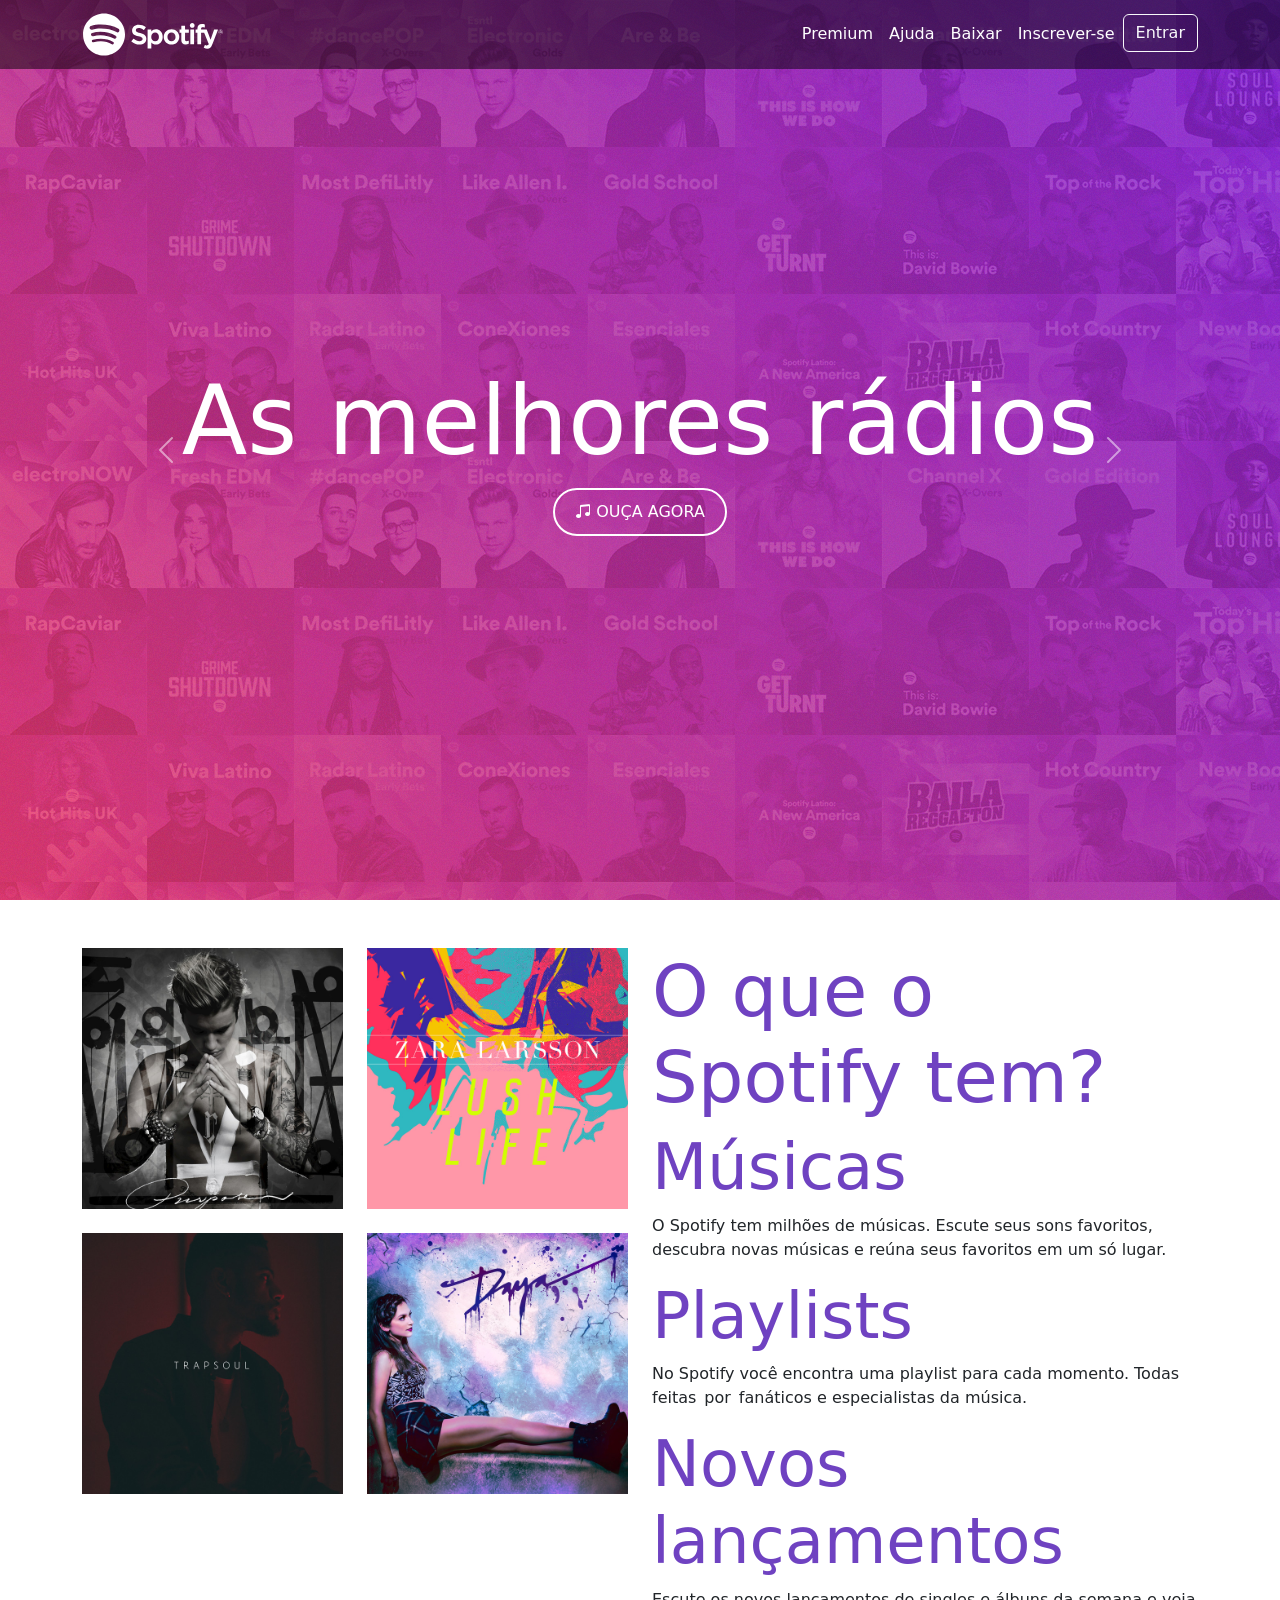
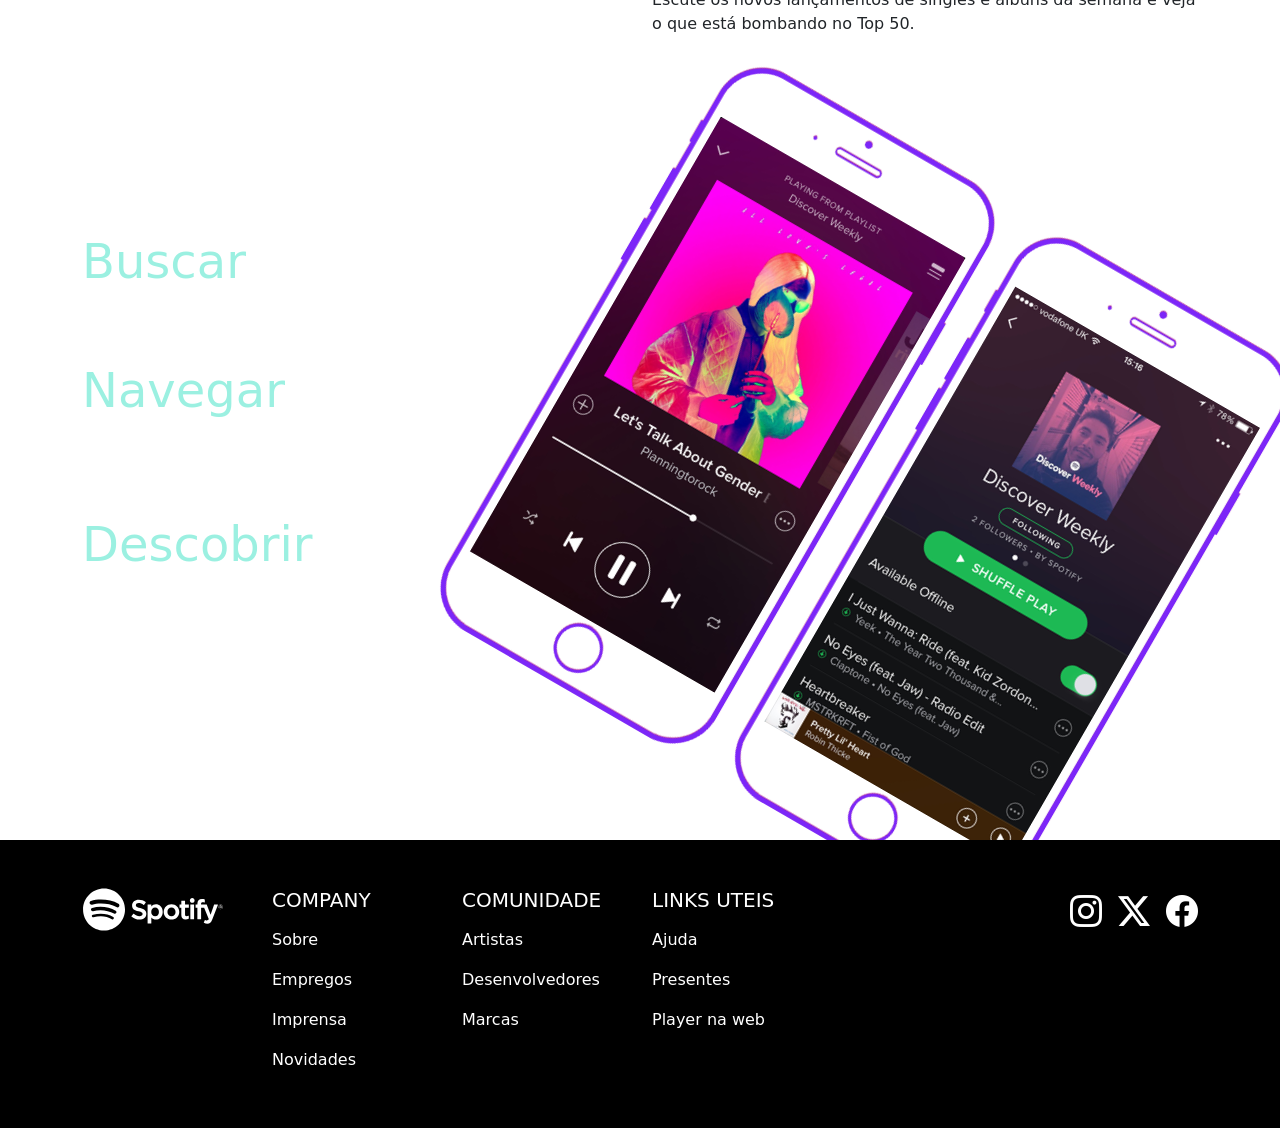
==== index.html @ abe7eef8 "Adiciona arquivos iniciais do Projeto Spotify" ====
<!DOCTYPE html>
<html lang="pt-br">

<head>
  <meta charset="UTF-8">
  <meta name="viewport" content="width=device-width, initial-scale=1.0">
  <title>Músicas para todos - Spotify</title>
  <link rel="shortcut icon" href="imagens/favicon.png" type="image/x-icon">
  <link href="css/bootstrap.min.css" rel="stylesheet">
  <link href="css/estilo.css" rel="stylesheet">
  <link rel="stylesheet" href="https://cdn.jsdelivr.net/npm/bootstrap-icons@1.13.1/font/bootstrap-icons.min.css">

</head>

<body>

  <header>
    <nav class="navbar navbar-expand-lg navbar-dark bg-black fixed-top bg-opacity-50 navbar-custom">
      <div class="container">

        <!-- Logo -->
        <a class="navbar-brand" href="#">
          <img src="imagens/spotify.svg" width="142" alt="">
        </a>

        <!-- Menu hambuguer -->
        <button class="navbar-toggler border-white" data-bs-toggle="collapse" data-bs-target="#navegacao">
          <span class="navbar-toggler-icon"></span>
        </button>

        <!-- navegação -->
        <div class="collapse navbar-collapse justify-content-end" id="navegacao">
          <ul class="navbar-nav">

            <li class="nav-item">
              <a class="nav-link" href="">Premium</a>
            </li>

            <li class="nav-item">
              <a class="nav-link" href="">Ajuda</a>
            </li>

            <li class="nav-item">
              <a class="nav-link" href="">Baixar</a>
            </li>

            <li class="nav-item">
              <a class="nav-link" href="">Inscrever-se</a>
            </li>

            <li class="nav-item">
              <a class="btn btn-outline-light" href="">Entrar</a>
            </li>

          </ul>
        </div>

      </div>
    </nav>
  </header><!--/fim navegação -->

  <section class="vh-100 d-flex align-items-center text-center">
    <div class="container">
      <div class="row">
        <div class="col-lg-12">
          <div id="carousel-home" class="carousel slide">
            <div class="carousel-inner">
              <div class="carousel-item">
                <h1 class="text-white destaque">Música para todos</h1>
                <a href="#" class="btn btn-custom btn-roxo mb-2 mb-sm-0">Aproveite o Spotify Free</a>
                <a href="#" class="btn btn-custom btn-branco">Obter o Spotify Premium</a>
              </div><!--/fim item 0 -->
              <div class="carousel-item active">
                <h1 class="text-white destaque">As melhores rádios</h1>
                <a href="#" class="btn btn-custom btn-branco">
                  <i class="bi bi-music-note-beamed"></i>
                  Ouça agora
                </a>
              </div><!--/fim item 1 -->
            </div><!--/Fim conteúdo carousel-->
            <!-- Controladores (setas) -->
            <button class="carousel-control-prev" type="button" data-bs-slide="prev" data-bs-target="#carousel-home">
              <span class="carousel-control-prev-icon"></span>
            </button>

            <button class="carousel-control-next" type="button" data-bs-slide="next" data-bs-target="#carousel-home">
              <span class="carousel-control-next-icon"></span>
            </button>

          </div><!--/fim Carousel -->
        </div>
      </div>
    </div>
  </section><!--/Fim Capa -->

  <section id="servicos" class="bg-white py-5">
    <div class="container">
      <div class="row">
        <div class="col-lg-6">
          <div class="row mb-4">
            <div class="col-lg-6">
              <img src="imagens/img1.jpg" class="img-fluid" alt="">
            </div>
            <div class="col-lg-6">
              <img src="imagens/img2.jpg" class="img-fluid" alt="">
            </div>
          </div>
          <div class="row">
            <div class="col-lg-6">
              <img src="imagens/img3.jpg" class="img-fluid" alt="">
            </div>
            <div class="col-lg-6">
              <img src="imagens/img4.jpg" class="img-fluid" alt="">
            </div>
          </div>
        </div><!--/Fim imagens-->
        <div class="col-lg-6">
          <h2 class="display-2">O que o Spotify tem?</h2>
          <h3 class="display-3">Músicas</h3>
          <p>O Spotify tem milhões de músicas. Escute seus sons favoritos, descubra novas músicas e reúna seus favoritos
            em um só lugar.</p>
          <h3 class="display-3">Playlists</h3>
          <p>No Spotify você encontra uma playlist para cada momento. Todas feitas por fanáticos e especialistas da
            música.</p>
          <h3 class="display-3">Novos lançamentos</h3>
          <p>Escute os novos lançamentos de singles e álbuns da semana e veja o que está bombando no Top 50.</p>
        </div><!--/Fim textos-->
      </div>
    </div>
  </section><!--/Fim Serviços -->


  <section id="recursos" class="py-5">
    <div class="container">
      <div class="row">

        <div class="col-lg-4">
          <h2 class="display-3">Fácil</h2>
          <h5 class="display-5">Buscar</h5>
          <p>Já sabe o que quer escutar? É só procurar e apertar o play.</p>
          <h5 class="display-5">Navegar</h5>
          <p>Veja os novos lançamentos, o que está bombando nas paradas e as melhores playlists para o seu momento.</p>
          <h5 class="display-5">Descobrir</h5>
          <p>Curta músicas novas toda segunda-feira com uma playlist personalizada pra você. Ou relaxe e curta uma das
            rádios.</p>
        </div><!--/Fim textos-->

        <div class="col-lg-8">
          <div class="row rotacionar">
            <div class="col-lg-6">
              <img src="imagens/iphone1.png" class="img-fluid" alt="">
            </div>
            <div class="col-lg-6">
              <img src="imagens/iphone2.png" class="img-fluid" alt="">
            </div>
          </div>

        </div><!--/Fim imagens-->
      </div>
    </div>
  </section><!--/Fim Recursos -->

  <footer class="bg-black py-5 position-relative">
    <div class="container">
      <div class="row">
        <div class="col-md-2">
          <a href="#">
            <img src="imagens/spotify.svg" width="142" alt="">
          </a>
        </div>
        <div class="col-md-2">
          <h5 class="text-uppercase text-white">company</h5>
          <ul class="navbar-nav navbar-dark navbar-custom">
            <li class="nav-item"><a class="nav-link" href="">Sobre</a></li>
            <li class="nav-item"><a class="nav-link" href="">Empregos</a></li>
            <li class="nav-item"><a class="nav-link" href="">Imprensa</a></li>
            <li class="nav-item"><a class="nav-link" href="">Novidades</a></li>
          </ul>
        </div>
        <div class="col-md-2">
          <h5 class="text-uppercase text-white">comunidade</h5>
          <ul class="navbar-nav navbar-dark navbar-custom">
            <li class="nav-item"><a class="nav-link" href="">Artistas</a></li>
            <li class="nav-item"><a class="nav-link" href="">Desenvolvedores</a></li>
            <li class="nav-item"><a class="nav-link" href="">Marcas</a></li>
          </ul>
        </div>
        <div class="col-md-2">
          <h5 class="text-uppercase text-white">links uteis</h5>
          <ul class="navbar-nav navbar-dark navbar-custom">
            <li class="nav-item"><a class="nav-link" href="">Ajuda</a></li>
            <li class="nav-item"><a class="nav-link" href="">Presentes</a></li>
            <li class="nav-item"><a class="nav-link" href="">Player na web</a></li>
          </ul>
        </div>
        <div class="col-md-4">
          <div class="d-flex justify-content-end gap-3">
            <a href="" class="text-white">
              <i class="bi bi-instagram fs-2"></i>
            </a>
            <a href="" class="text-white">
              <i class="bi bi-twitter-x fs-2"></i>
            </a>
            <a href="" class="text-white">
              <i class="bi bi-facebook fs-2"></i>
            </a>
          </div>
        </div>
      </div>
    </div>
  </footer><!--/Fim rodapé -->

  <script src="js/bootstrap.bundle.min.js"></script>
</body>

</html>
---- css/estilo.css ----
/*
* 
* @author Jamilton Damasceno
*/
body {
    background: url(../imagens/capa.png),
        url(../imagens/ruido.png),
        linear-gradient(50deg, #ff4169, #7c26f8);
    background-attachment: fixed;
}

.navbar-custom .nav-link {
    color: white;
}

.navbar-custom .nav-link:hover {
    color: #8bf0e1;
}

.rotacionar {
    transform: rotate(30deg);
    padding-left: 80px;
}

/* Tipografia */
.btn-custom {
    color: white;
    border-radius: 50px;
    text-transform: uppercase;
    padding: 10px 20px;
}

.btn-roxo {
    background-color: #7c25f8;
}

.btn-roxo:hover {
    background-color: #6707e3;
    color: white;
}

.btn-branco {
    border: 2px solid white;
}

.btn-branco:hover {
    background-color: white;
    color: black;
}

h1.destaque {
    font-size: clamp(2rem, 10vw, 6rem);
}

#servicos h2,
h3 {
    color: #6f42c1;
}

#recursos {
    color: white;
}

#recursos h5 {
    color: #9bf0e1;
}
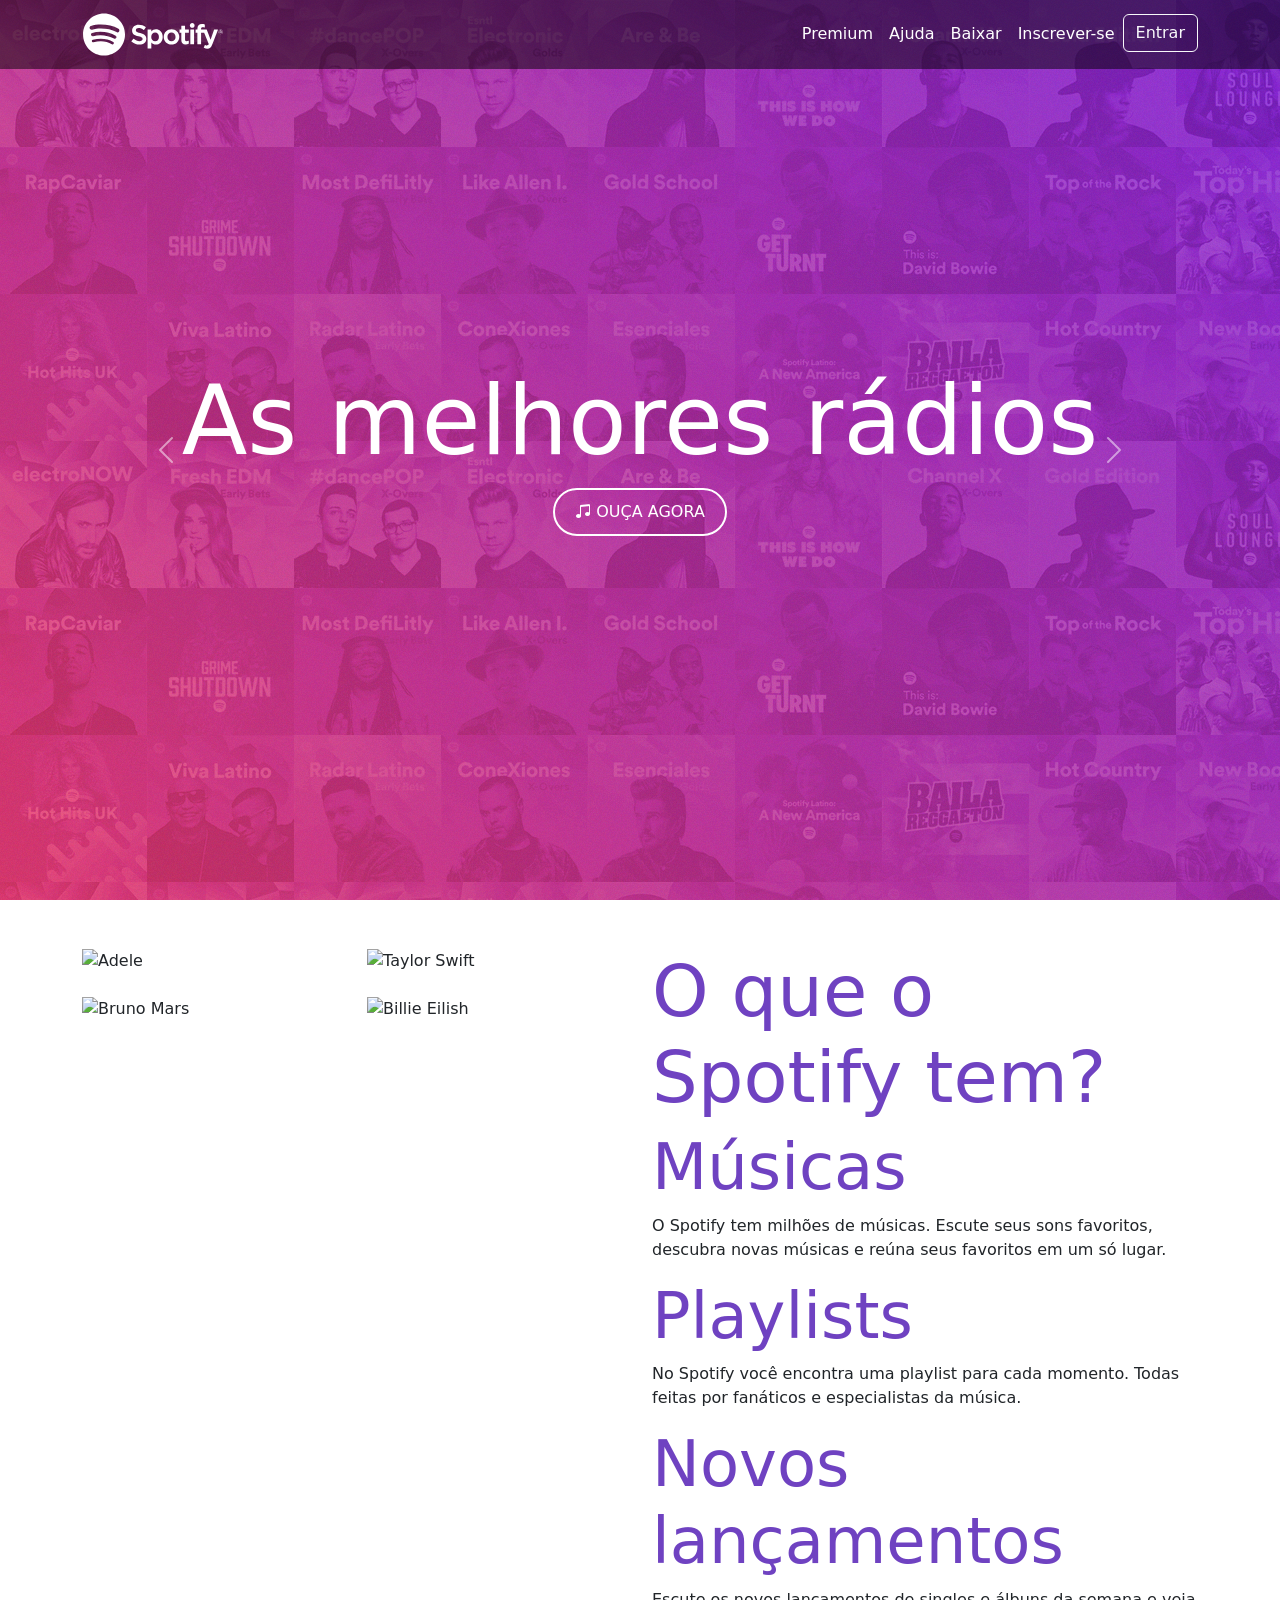
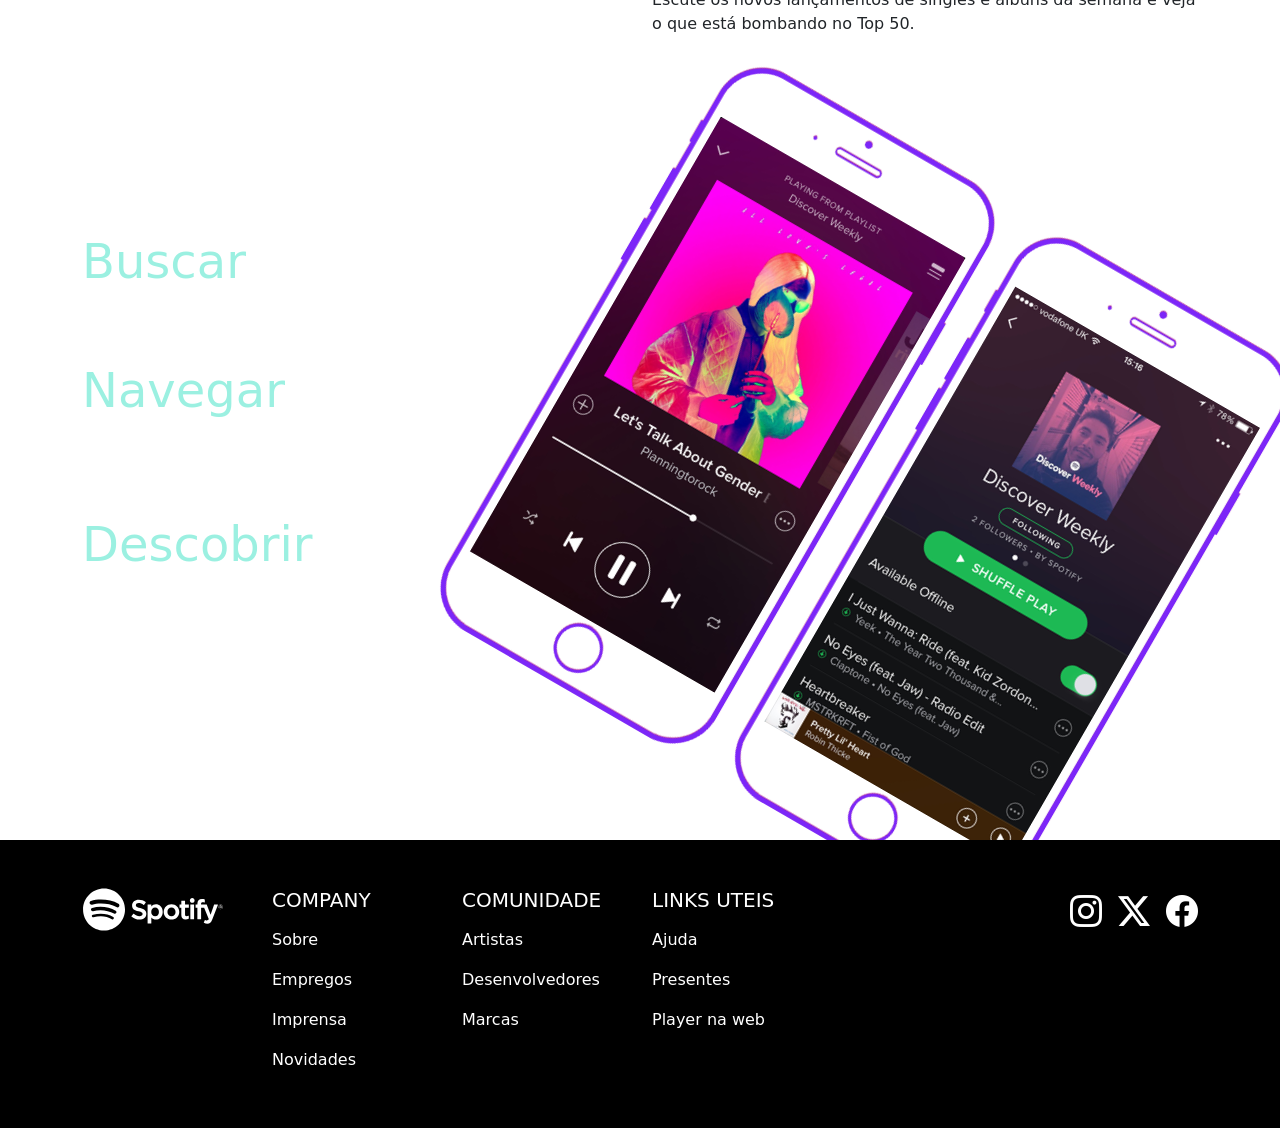
==== commit 42aa6712: "feat: adiciona efeitos de opacidade e legenda nas imagens" ====
--- a/index.html
+++ b/index.html
@@ -1,3 +1,4 @@
+
 <!DOCTYPE html>
 <html lang="pt-br">
 
@@ -9,7 +10,6 @@
   <link href="css/bootstrap.min.css" rel="stylesheet">
   <link href="css/estilo.css" rel="stylesheet">
   <link rel="stylesheet" href="https://cdn.jsdelivr.net/npm/bootstrap-icons@1.13.1/font/bootstrap-icons.min.css">
-
 </head>
 
 <body>
@@ -49,7 +49,7 @@
             </li>
 
             <li class="nav-item">
-              <a class="btn btn-outline-light" href="">Entrar</a>
+              <a class="btn btn-outline-light" href="login.html">Entrar</a>
             </li>
 
           </ul>
@@ -65,11 +65,13 @@
         <div class="col-lg-12">
           <div id="carousel-home" class="carousel slide">
             <div class="carousel-inner">
+
               <div class="carousel-item">
                 <h1 class="text-white destaque">Música para todos</h1>
                 <a href="#" class="btn btn-custom btn-roxo mb-2 mb-sm-0">Aproveite o Spotify Free</a>
                 <a href="#" class="btn btn-custom btn-branco">Obter o Spotify Premium</a>
               </div><!--/fim item 0 -->
+
               <div class="carousel-item active">
                 <h1 class="text-white destaque">As melhores rádios</h1>
                 <a href="#" class="btn btn-custom btn-branco">
@@ -77,7 +79,9 @@
                   Ouça agora
                 </a>
               </div><!--/fim item 1 -->
+
             </div><!--/Fim conteúdo carousel-->
+
             <!-- Controladores (setas) -->
             <button class="carousel-control-prev" type="button" data-bs-slide="prev" data-bs-target="#carousel-home">
               <span class="carousel-control-prev-icon"></span>
@@ -96,39 +100,77 @@
   <section id="servicos" class="bg-white py-5">
     <div class="container">
       <div class="row">
+
         <div class="col-lg-6">
+
           <div class="row mb-4">
-            <div class="col-lg-6">
-              <img src="imagens/img1.jpg" class="img-fluid" alt="">
-            </div>
-            <div class="col-lg-6">
-              <img src="imagens/img2.jpg" class="img-fluid" alt="">
-            </div>
-          </div>
+
+            <div class="col-lg-6">
+              <div class="item">
+                <img src="https://images.openai.com/static-rsc-4/Vo9-aIacTs6CZOefL-Gm3kim01BeJFFipSYrhvyVFcYigDXVh6dl9zm8cQhWPHAMUjhzSPYTmBx3ppVAG454k4bU2RQNXOoTIE2OO8nsdrKGrVWPGMjTURDvbPGTUUvp24pfCR5m-CDQArbYmhLVyfXQDe6TYO1MoJC9pe47o0yzLkzZwsnDH7DGwHwkmW3U?purpose=fullsize" class="img-fluid" alt="Adele">
+
+                <div class="legenda">
+                  <h2>Adele</h2>
+                </div>
+              </div>
+            </div>
+
+            <div class="col-lg-6">
+              <div class="item">
+                <img src="https://images.openai.com/static-rsc-4/kbtNaOxALlWeWCKc9Wb4ceiRkCv5sE_wq4CiT5j1a6aP3Lfe5u1_54p9zsUyaIZ99bc6WAbE-RgRX55TaUGyTwSks3ce6vcJMlRhxCPloksEhbsn83_NzX3Jeu9bNrOWfeUhCKQhrxbQjiOWFrYhFAM7yFFCAt2NPxSoy1gf-YLTg7ng6XEdDiYsiwsYP1vZ?purpose=fullsize" class="img-fluid" alt="Taylor Swift">
+
+                <div class="legenda">
+                  <h2>Taylor Swift</h2>
+                </div>
+              </div>
+            </div>
+
+          </div>
+
           <div class="row">
-            <div class="col-lg-6">
-              <img src="imagens/img3.jpg" class="img-fluid" alt="">
-            </div>
-            <div class="col-lg-6">
-              <img src="imagens/img4.jpg" class="img-fluid" alt="">
-            </div>
-          </div>
+
+            <div class="col-lg-6">
+              <div class="item">
+                <img src="https://images.openai.com/static-rsc-4/9P3m_osWn72WTd8qysUhNntEXye90Y1w-SmzYLUUgWQmoCQ_2EaTsqMcfOeUuL5kcxzD0JYow2z5YC2nvXsGml0QxyWrJBmCtDoPagrqLTsMF7I_pwMk87LqM6DWTf_l1DlCwUixHgBNdxtqZ5uPO1DPdAeb11t-i-P-aH2C4ZdXS9NNl5fxIkSUHt_GMryB?purpose=fullsize" class="img-fluid" alt="Bruno Mars">
+
+                <div class="legenda">
+                  <h2>Bruno Mars</h2>
+                </div>
+              </div>
+            </div>
+
+            <div class="col-lg-6">
+              <div class="item">
+                <img src="https://images.openai.com/static-rsc-4/LLVZkRdOQxrj0lmZqkwrWDItKPSlhLIuzbUitSudcP6WBr6za83s4krt_77KwYwYTZn6mfct_eB86z5o99sm6GDpKZxv9yqit_OO6ChVmzKncrePmL9Cpf0OapqLQr1Jp_s6_SH8F3SQQKOZJbsQGUcSlBs-KtlnZINiVPuK3UyBxnQhSQIpW7rUytH4TP4R?purpose=fullsize" class="img-fluid" alt="Billie Eilish">
+
+                <div class="legenda">
+                  <h2>Billie Eilish</h2>
+                </div>
+              </div>
+            </div>
+
+          </div>
+
         </div><!--/Fim imagens-->
+
         <div class="col-lg-6">
           <h2 class="display-2">O que o Spotify tem?</h2>
+
           <h3 class="display-3">Músicas</h3>
           <p>O Spotify tem milhões de músicas. Escute seus sons favoritos, descubra novas músicas e reúna seus favoritos
             em um só lugar.</p>
+
           <h3 class="display-3">Playlists</h3>
-          <p>No Spotify você encontra uma playlist para cada momento. Todas feitas por fanáticos e especialistas da
+          <p>No Spotify você encontra uma playlist para cada momento. Todas feitas por fanáticos e especialistas da
             música.</p>
+
           <h3 class="display-3">Novos lançamentos</h3>
           <p>Escute os novos lançamentos de singles e álbuns da semana e veja o que está bombando no Top 50.</p>
         </div><!--/Fim textos-->
+
       </div>
     </div>
   </section><!--/Fim Serviços -->
-
 
   <section id="recursos" class="py-5">
     <div class="container">
@@ -136,10 +178,13 @@
 
         <div class="col-lg-4">
           <h2 class="display-3">Fácil</h2>
+
           <h5 class="display-5">Buscar</h5>
           <p>Já sabe o que quer escutar? É só procurar e apertar o play.</p>
+
           <h5 class="display-5">Navegar</h5>
-          <p>Veja os novos lançamentos, o que está bombando nas paradas e as melhores playlists para o seu momento.</p>
+          <p>Veja os novos lançamentos, o que está bombando nas paradas e as melhores playlists para o seu momento.</p>
+
           <h5 class="display-5">Descobrir</h5>
           <p>Curta músicas novas toda segunda-feira com uma playlist personalizada pra você. Ou relaxe e curta uma das
             rádios.</p>
@@ -147,15 +192,18 @@
 
         <div class="col-lg-8">
           <div class="row rotacionar">
+
             <div class="col-lg-6">
               <img src="imagens/iphone1.png" class="img-fluid" alt="">
             </div>
+
             <div class="col-lg-6">
               <img src="imagens/iphone2.png" class="img-fluid" alt="">
             </div>
-          </div>
-
+
+          </div>
         </div><!--/Fim imagens-->
+
       </div>
     </div>
   </section><!--/Fim Recursos -->
@@ -163,11 +211,13 @@
   <footer class="bg-black py-5 position-relative">
     <div class="container">
       <div class="row">
+
         <div class="col-md-2">
           <a href="#">
             <img src="imagens/spotify.svg" width="142" alt="">
           </a>
         </div>
+
         <div class="col-md-2">
           <h5 class="text-uppercase text-white">company</h5>
           <ul class="navbar-nav navbar-dark navbar-custom">
@@ -177,6 +227,7 @@
             <li class="nav-item"><a class="nav-link" href="">Novidades</a></li>
           </ul>
         </div>
+
         <div class="col-md-2">
           <h5 class="text-uppercase text-white">comunidade</h5>
           <ul class="navbar-nav navbar-dark navbar-custom">
@@ -185,6 +236,7 @@
             <li class="nav-item"><a class="nav-link" href="">Marcas</a></li>
           </ul>
         </div>
+
         <div class="col-md-2">
           <h5 class="text-uppercase text-white">links uteis</h5>
           <ul class="navbar-nav navbar-dark navbar-custom">
@@ -193,6 +245,7 @@
             <li class="nav-item"><a class="nav-link" href="">Player na web</a></li>
           </ul>
         </div>
+
         <div class="col-md-4">
           <div class="d-flex justify-content-end gap-3">
             <a href="" class="text-white">
@@ -206,11 +259,12 @@
             </a>
           </div>
         </div>
-      </div>
-    </div>
-  </footer><!--/Fim rodapé -->
+
+      </div>
+    </div>
+  </footer><!--/fim rodapé -->
 
   <script src="js/bootstrap.bundle.min.js"></script>
 </body>
 
-</html>+</html>
--- a/css/estilo.css
+++ b/css/estilo.css
@@ -63,4 +63,80 @@
 
 #recursos h5 {
     color: #9bf0e1;
+}
+
+/* Efeito de opacidade e legenda nas imagens */
+#servicos img {
+    transition: opacity 0.4s;
+}
+
+#servicos .col-lg-6 img:hover {
+    opacity: 0.6;
+}
+
+/* Efeito ao passar o mouse sobre a imagem */
+#servicos .item {
+    position: relative;
+    overflow: hidden;
+    cursor: pointer;
+}
+
+/* Movimento da imagem */
+#servicos .item img {
+    transition: transform 0.4s, opacity 0.4s;
+}
+
+/* Imagem aumenta e fica transparente */
+#servicos .item:hover img {
+    transform: scale(1.1);
+    opacity: 0.6;
+}
+
+/* Legenda sobre a imagem */
+#servicos .legenda {
+    position: absolute;
+    inset: 0;
+    background-color: rgba(0, 0, 0, 0.5);
+    color: white;
+    display: flex;
+    justify-content: center;
+    align-items: center;
+    opacity: 0;
+    transition: opacity 0.4s;
+}
+
+/* Legenda aparece ao passar o mouse */
+#servicos .item:hover .legenda {
+    opacity: 1;
+}
+
+/* Efeito de opacidade e legenda */
+#servicos .item {
+    position: relative;
+    overflow: hidden;
+}
+
+#servicos .item img {
+    transition: opacity 0.4s;
+}
+
+#servicos .item:hover img {
+    opacity: 0.6;
+}
+
+/* Legenda sobre a imagem */
+#servicos .legenda {
+    position: absolute;
+    inset: 0;
+    background-color: rgba(0, 0, 0, 0.5);
+    color: white;
+    display: flex;
+    justify-content: center;
+    align-items: center;
+    opacity: 0;
+    transition: opacity 0.4s;
+}
+
+#servicos .item:hover .legenda {
+    opacity: 1;
 }
